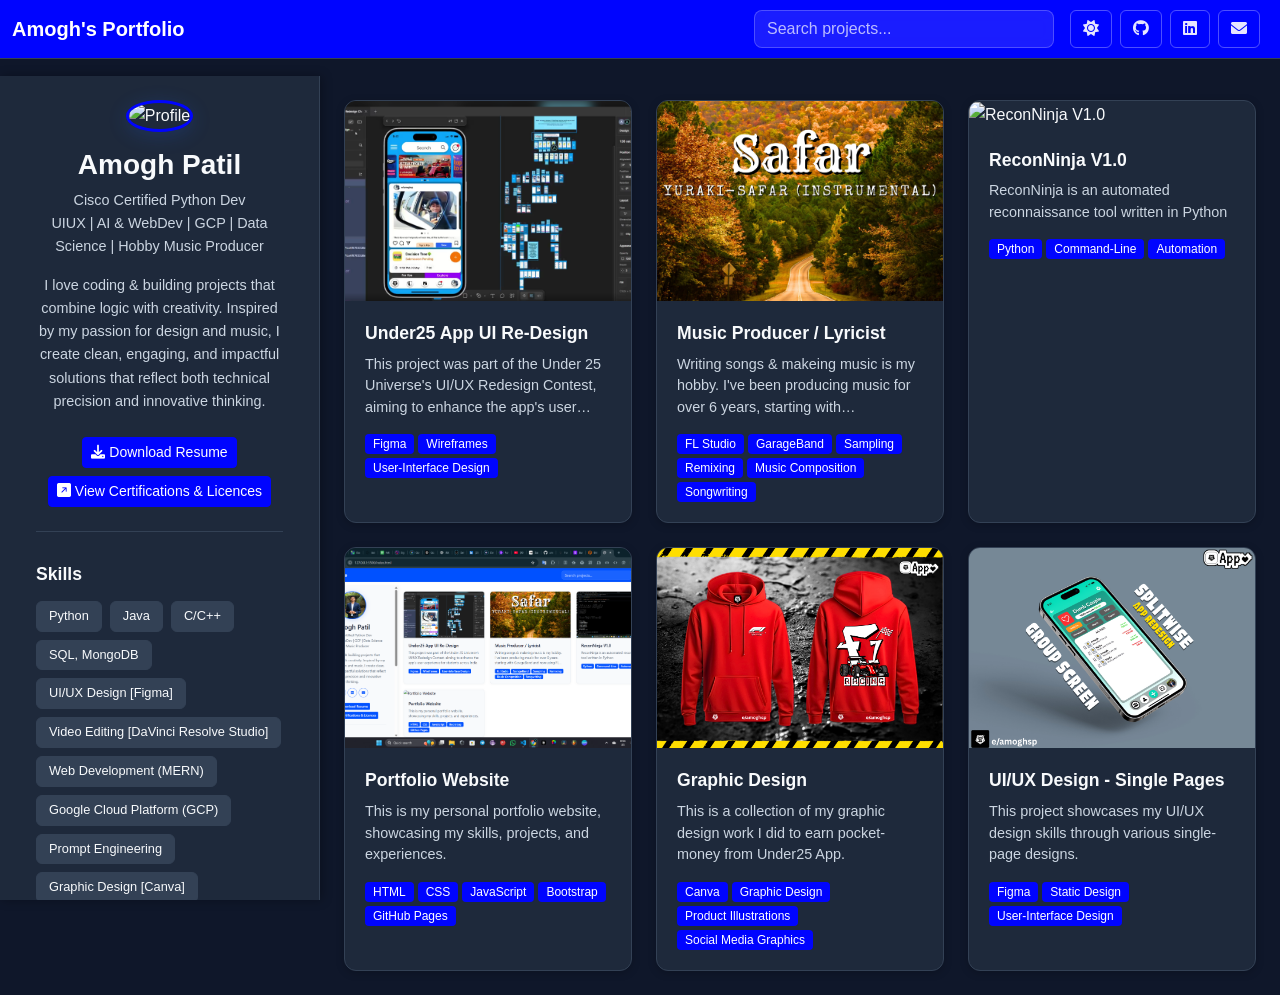
==== index.html @ 2aa387ae "removed logo in nav-bar" ====
<!DOCTYPE html>
<html lang="en">
<head>
    <meta charset="UTF-8">
    <meta name="viewport" content="width=device-width, initial-scale=1.0">
    <title>Portfolio - Amogh Patil</title>
    <link href="https://cdn.jsdelivr.net/npm/bootstrap@5.3.0/dist/css/bootstrap.min.css" rel="stylesheet">
    <link href="https://cdnjs.cloudflare.com/ajax/libs/font-awesome/6.0.0/css/all.min.css" rel="stylesheet">
    <link href="https://cdn.jsdelivr.net/npm/bootstrap-icons@1.10.5/font/bootstrap-icons.css" rel="stylesheet">
    <link href="styles.css" rel="stylesheet">
</head>
<body data-theme="light">
    <!-- Header -->
    <nav class="navbar navbar-expand-lg navbar-dark bg-primary fixed-top">
        <div class="container-fluid">
            <button class="navbar-toggler d-lg-none" type="button" data-bs-toggle="offcanvas" data-bs-target="#sidebar">
                <span class="navbar-toggler-icon"></span>
            </button>
            
            <a class="navbar-brand mx-auto mx-lg-0" href="index.html">
                </i> <b>Amogh's Portfolio</b>
            </a>

            <div class="d-flex align-items-center">
                <div class="search-container me-3">
                    <input type="text" id="searchInput" class="form-control" placeholder="Search projects...">
                    <div id="searchResults" class="search-results"></div>
                </div>
                
                <button id="themeToggle" class="btn btn-outline-light me-2">
                    <i class="fas fa-moon"></i>
                </button>
                <a href="https://github.com/amoghsp132" target="_blank" class="btn btn-outline-light me-2">
                    <i class="fab fa-github"></i>
                </a>
                <a href="https://www.linkedin.com/in/amogh-patil-533168296/" target="_blank" class="btn btn-outline-light me-2">
                    <i class="fab fa-linkedin"></i>
                </a>
                <a href="mailto:amoghpatil132@gmail.com" target="_blank" class="btn btn-outline-light me-2">
                    <i class="fas fa-envelope"></i>
                </a>
            </div>
        </div>
    </nav>

    <div class="container-fluid">
        <div class="row">
            <!-- Sidebar -->
            <div class="col-lg-3 d-none d-lg-block sidebar-container">
                <div class="sidebar">
                    <div class="profile-section">
                        <img src="https://media.licdn.com/dms/image/v2/D5603AQGj3VxpDWwwjg/profile-displayphoto-shrink_400_400/B56ZciBQ.2GoAg-/0/1748622447731?e=1758153600&v=beta&t=sVf6dsrFGp9WXoTAqEswBr2GVsv8txmlyAGKp6GlfAs" alt="Profile" class="profile-image">
                        <h3>Amogh Patil</h3>
                        <p class="text-muted">Cisco Certified Python Dev <br> UIUX | AI & WebDev | GCP | Data Science | Hobby Music Producer</p>
                        <p class="bio">I love coding & building projects that combine logic with creativity. Inspired by my passion for 
                            design and music, I create clean, engaging, and impactful solutions that reflect both technical precision and
                             innovative thinking.</p>
                    
                        <a href="#" class="btn btn-primary btn-sm mt-2" download>
                            <i class="fas fa-download me-1"></i>Download Resume
                        </a>
                        <a href="https://www.linkedin.com/in/amogh-patil-533168296/details/certifications/" class="btn btn-primary btn-sm mt-2">
                            <i class="bi bi-arrow-up-right-square-fill"></i> View Certifications & Licences
                        </a>
                    </div>

                    <div class="skills-section">
                        <h5>Skills</h5>
                        <div class="skills-grid">
                            <span class="badge bg-secondary">Python</span>
                            <span class="badge bg-secondary">Java</span>
                            <span class="badge bg-secondary">C/C++</span>
                            <span class="badge bg-secondary">SQL, MongoDB</span>
                            <span class="badge bg-secondary">UI/UX Design [Figma]</span>
                            <span class="badge bg-secondary">Video Editing [DaVinci Resolve Studio]</span>
                            <span class="badge bg-secondary">Web Development (MERN)</span>
                            <span class="badge bg-secondary">Google Cloud Platform (GCP)</span>
                            <span class="badge bg-secondary">Prompt Engineering</span>
                            <span class="badge bg-secondary">Graphic Design [Canva]</span>
                            <a href="https://www.linkedin.com/in/amogh-patil-533168296/details/skills/" class="btn btn-primary btn-sm mt-2">
                                <i class="bi bi-arrow-up-right-square-fill"></i> More Skills
                            </a>
                        </div>
                    </div>

                    <div class="contact-section">
                        <h5>Contact Me</h5>
                        <form id="contactForm" action="https://formsubmit.co/2bc7af4e5d1fb189eb12594693202d06" method="POST">
                            <div class="mb-3">
                                <input type="text" class="form-control" placeholder="Your Name" name="name" required>
                                <input type="hidden" name="_next" value="https://amoghsp132.github.io/My-Portfolio/">
                            </div>
                            <div class="mb-3">
                                <input type="email" class="form-control" placeholder="Your Email" name="email" required>
                            </div>
                            <div class="mb-3">
                                <textarea class="form-control" rows="3" placeholder="Your Message" name="message" required></textarea>
                            </div>
                            <button type="submit" class="btn btn-primary w-100">Send Message</button>
                        </form>
                    </div>
                </div>
            </div>

            <!-- Mobile Sidebar -->
            <div class="offcanvas offcanvas-start d-lg-none" tabindex="-1" id="sidebar">
                <div class="offcanvas-header">
                    <h5 class="offcanvas-title">Portfolio</h5>
                    <button type="button" class="btn-close" data-bs-dismiss="offcanvas"></button>
                </div>
                <div class="offcanvas-body">
  <div class="sidebar">
    <div class="profile-section text-center">
      <img src="..." alt="Profile" class="profile-image">
      <h4>Amogh Patil</h4>
      <p class="text-muted">Cisco Certified Python Dev <br> UIUX | AI & WebDev | GCP | Data Science | Hobby Music Producer</p>
      
      <div class="social-links">
        <a href="https://github.com/amoghsp132" class="btn btn-outline-primary btn-sm"><i class="fab fa-github"></i></a>
        <a href="https://www.linkedin.com/in/amogh-patil-533168296/" class="btn btn-outline-primary btn-sm"><i class="fab fa-linkedin"></i></a>
        <a href="mailto:amoghpatil132@gmail.com" class="btn btn-outline-primary btn-sm"><i class="fas fa-envelope"></i></a>
      </div>
    </div>

    <!-- Contact Form for mobile -->
    <div class="contact-section mt-3">
      <h5 class="text-center">Contact Me</h5>
      <form id="contactFormMobile" action="https://formsubmit.co/2bc7af4e5d1fb189eb12594693202d06" method="POST">
        <input type="hidden" name="_next" value="https://amoghsp132.github.io/My-Portfolio/">

        <div class="mb-2">
          <input type="text" class="form-control" placeholder="Your Name" name="name" required>
        </div>
        <div class="mb-2">
          <input type="email" class="form-control" placeholder="Your Email" name="email" required>
        </div>
        <div class="mb-2">
          <textarea class="form-control" rows="3" placeholder="Your Message" name="message" required></textarea>
        </div>
        <button type="submit" class="btn btn-primary w-100">Send Message</button>
      </form>
    </div>
  </div>
</div>

            </div>

            <!-- Main Content -->
            <div class="col-lg-9 offset-lg-3 main-content">
                <div class="container-fluid py-4">
                    <div id="projectsContainer" class="row g-4">
                        <!-- Projects will be loaded here -->
                    </div>
                    
                    <div id="loadingSpinner" class="text-center py-4 d-none">
                        <div class="spinner-border text-primary" role="status">
                            <span class="visually-hidden">Loading...</span>
                        </div>
                    </div>
                    
                    <div id="loadMoreBtn" class="text-center py-4">
                        <button class="btn btn-outline-primary">Load More Projects</button>
                    </div>
                </div>
            </div>
        </div>
    </div>

    <script src="https://cdn.jsdelivr.net/npm/bootstrap@5.3.0/dist/js/bootstrap.bundle.min.js"></script>
    <script src="script.js"></script>
</body>
</html>
---- styles.css ----
/* Modern Professional Color System */
:root {
  /* Primary Brand Colors */
  --primary-color: #2563eb;
  --primary-dark: #1d4ed8;
  --primary-light: #3b82f6;

  /* Secondary & Accent Colors */
  --secondary-color: #10b981;
  --accent-color: #f59e0b;
  --accent-secondary: #8b5cf6;

  /* Light Mode Colors */
  --background-color: #ffffff;
  --surface-color: #f8fafc;
  --surface-elevated: #ffffff;
  --text-primary: #0f172a;
  --text-secondary: #475569;
  --text-muted: #64748b;
  --border-color: #e2e8f0;
  --border-light: #f1f5f9;

  /* Interactive States */
  --hover-bg: #f1f5f9;
  --active-bg: #e2e8f0;

  /* Status Colors */
  --success-color: #10b981;
  --warning-color: #f59e0b;
  --error-color: #ef4444;
  --info-color: #3b82f6;
}

[data-theme="dark"] {
  /* Primary Brand Colors - Adjusted for dark mode */
  --primary-color: #0004ff;
  --primary-dark: #00158c;
  --primary-light: #4141fa;


  /* Secondary & Accent Colors */
  --secondary-color: #10b981;
  --accent-color: #fbbf24;
  --accent-secondary: #a78bfa;

  /* Dark Mode Colors */
  --background-color: #0f172a;
  --surface-color: #1e293b;
  --surface-elevated: #334155;
  --text-primary: #f8fafc;
  --text-secondary: #cbd5e1;
  --text-muted: #94a3b8;
  --border-color: #334155;
  --border-light: #475569;

  /* Interactive States */
  --hover-bg: #334155;
  --active-bg: #475569;

  /* Status Colors - Adjusted for dark mode */
  --success-color: #10b981;
  --warning-color: #fbbf24;
  --error-color: #f87171;
  --info-color: #60a5fa;
}

/* Base Styles */
body {
  background-color: var(--background-color);
  color: var(--text-primary);
  transition: background-color 0.3s ease, color 0.3s ease;
  padding-top: 76px;
  font-family: -apple-system, BlinkMacSystemFont, "Segoe UI", Roboto, "Helvetica Neue", Arial, sans-serif;
  line-height: 1.6;
}

/* Navigation Styles */
.navbar {
  background-color: var(--primary-color) !important;
  backdrop-filter: blur(10px);
  border-bottom: 1px solid var(--border-color);
}

.bg-primary {
  background-color: var(--primary-color) !important;
}

/* Button Styles */
.btn-primary {
  background-color: var(--primary-color);
  border-color: var(--primary-color);
  color: white;
  font-weight: 500;
  transition: all 0.2s ease;
}

.btn-primary:hover {
  background-color: var(--primary-dark);
  border-color: var(--primary-dark);
  transform: translateY(-1px);
  box-shadow: 0 4px 12px rgba(37, 99, 235, 0.3);
}

.btn-outline-primary {
  color: var(--primary-color);
  border-color: var(--primary-color);
  background-color: transparent;
  transition: all 0.2s ease;
}

.btn-outline-primary:hover {
  background-color: var(--primary-color);
  border-color: var(--primary-color);
  color: white;
  transform: translateY(-1px);
}

.btn-outline-light {
  border-color: rgba(255, 255, 255, 0.3);
  color: rgba(255, 255, 255, 0.9);
}

.btn-outline-light:hover {
  background-color: rgba(255, 255, 255, 0.1);
  border-color: rgba(255, 255, 255, 0.5);
  color: white;
}

/* Sidebar Styles */
.sidebar-container {
  position: fixed;
  top: 76px;
  left: 0;
  height: calc(100vh - 76px);
  overflow-y: auto;
  background-color: var(--surface-color);
  border-right: 1px solid var(--border-color);
  box-shadow: 2px 0 10px rgba(0, 0, 0, 0.05);
}

[data-theme="dark"] .sidebar-container {
  box-shadow: 2px 0 10px rgba(0, 0, 0, 0.3);
}

.sidebar {
  padding: 1.5rem;
}

.profile-section {
  text-align: center;
  margin-bottom: 2rem;
  padding-bottom: 1.5rem;
  border-bottom: 1px solid var(--border-color);
}

.profile-section h3 {
  color: var(--text-primary);
  font-weight: 600;
  margin-bottom: 0.5rem;
}

.profile-section .text-muted {
  color: var(--text-secondary) !important;
  font-size: 0.9rem;
  margin-bottom: 1rem;
}

.profile-image {
  width: 120px;
  height: 120px;
  border-radius: 50%;
  object-fit: cover;
  margin-bottom: 1rem;
  border: 3px solid var(--primary-color);
  box-shadow: 0 4px 20px rgba(37, 99, 235, 0.2);
}

.bio {
  font-size: 0.9rem;
  line-height: 1.6;
  margin-bottom: 1rem;
  color: var(--text-secondary);
}

.social-links {
  display: flex;
  gap: 0.5rem;
  justify-content: center;
  margin-bottom: 1rem;
}


.social-links .btn:hover {
  transform: translateY(-2px);
  box-shadow: 0 4px 12px rgba(37, 99, 235, 0.3);
}

/* Skills Section */
.skills-section {
  margin-bottom: 2rem;
  padding-bottom: 1.5rem;
  border-bottom: 1px solid var(--border-color);
}

.skills-section h5,
.contact-section h5 {
  color: var(--text-primary);
  margin-bottom: 1rem;
  font-weight: 600;
  font-size: 1.1rem;
}

.skills-grid {
  display: flex;
  flex-wrap: wrap;
  gap: 0.5rem;
  margin-top: 1rem;
}

.skills-grid .badge {
  background-color: var(--surface-elevated);
  color: var(--text-primary);
  border: 1px solid var(--border-color);
  font-weight: 500;
  padding: 0.5rem 0.75rem;
  border-radius: 6px;
  font-size: 0.8rem;
}

/* Main Content */
.main-content {
  min-height: calc(100vh - 76px);
  background-color: var(--background-color);
}

/* Project Cards */
.project-card {
  background-color: var(--surface-color);
  border: 1px solid var(--border-color);
  border-radius: 12px;
  overflow: hidden;
  transition: all 0.3s ease;
  cursor: pointer;
  text-decoration: none;
  color: inherit;
  box-shadow: 0 2px 8px rgba(0, 0, 0, 0.04);
}

.project-card:hover {
  transform: translateY(-4px);
  box-shadow: 0 8px 25px rgba(0, 0, 0, 0.1);
  text-decoration: none;
  color: inherit;
  border-color: var(--primary-color);
}

[data-theme="dark"] .project-card {
  box-shadow: 0 2px 8px rgba(0, 0, 0, 0.2);
}

[data-theme="dark"] .project-card:hover {
  box-shadow: 0 8px 25px rgba(0, 0, 0, 0.4);
}

.project-thumbnail {
  width: 100%;
  height: 200px;
  object-fit: cover;
  transition: transform 0.3s ease;
}

.project-card:hover .project-thumbnail {
  transform: scale(1.05);
}

.project-content {
  padding: 1.25rem;
}

.project-title {
  font-size: 1.1rem;
  font-weight: 600;
  margin-bottom: 0.5rem;
  color: var(--text-primary);
  line-height: 1.4;
}

.project-description {
  color: var(--text-secondary);
  font-size: 0.9rem;
  margin-bottom: 1rem;
  line-height: 1.5;
  display: -webkit-box;
  -webkit-line-clamp: 3;
  -webkit-box-orient: vertical;
  overflow: hidden;
}

.project-tags {
  display: flex;
  flex-wrap: wrap;
  gap: 0.25rem;
}

.project-tags .badge {
  font-size: 0.75rem;
  background-color: var(--primary-color);
  color: white;
  border-radius: 4px;
  padding: 0.25rem 0.5rem;
  font-weight: 500;
}

/* Search Functionality */
.search-container {
  position: relative;
  width: 300px;
}

.search-container .form-control {
  border-radius: 8px;
  border: 1px solid rgba(255, 255, 255, 0.3);
  background-color: rgba(255, 255, 255, 0.1);
  color: white;
  backdrop-filter: blur(10px);
}

.search-container .form-control::placeholder {
  color: rgba(255, 255, 255, 0.7);
}

.search-container .form-control:focus {
  background-color: rgba(255, 255, 255, 0.15);
  border-color: rgba(255, 255, 255, 0.5);
  color: white;
  box-shadow: 0 0 0 0.2rem rgba(255, 255, 255, 0.1);
}

.search-results {
  position: absolute;
  top: 100%;
  left: 0;
  right: 0;
  background-color: var(--surface-elevated);
  border: 1px solid var(--border-color);
  border-radius: 8px;
  max-height: 300px;
  overflow-y: auto;
  z-index: 1000;
  display: none;
  box-shadow: 0 8px 25px rgba(0, 0, 0, 0.15);
  margin-top: 4px;
}

.search-result-item {
  padding: 0.75rem;
  border-bottom: 1px solid var(--border-light);
  cursor: pointer;
  transition: background-color 0.2s ease;
  color: var(--text-primary);
}

.search-result-item:hover {
  background-color: var(--hover-bg);
}

.search-result-item:last-child {
  border-bottom: none;
}

.search-result-item .fw-bold {
  color: var(--text-primary);
  font-weight: 600;
}

.search-result-item .text-muted {
  color: var(--text-muted) !important;
  font-size: 0.85rem;
}

/* Project Detail Styles */
.project-detail-video {
  width: 100%;
  height: 400px;
  background-color: var(--surface-color);
  border: 1px solid var(--border-color);
  border-radius: 12px;
  margin-bottom: 2rem;
  overflow: hidden;
  box-shadow: 0 4px 20px rgba(0, 0, 0, 0.08);
}

.project-detail-content {
  background-color: var(--surface-color);
  border: 1px solid var(--border-color);
  border-radius: 12px;
  padding: 2rem;
  box-shadow: 0 4px 20px rgba(0, 0, 0, 0.08);
}

.project-detail-content h1 {
  color: var(--text-primary);
  font-weight: 700;
  margin-bottom: 0.5rem;
}

.project-detail-content h5 {
  color: var(--text-primary);
  font-weight: 600;
  margin-bottom: 1rem;
  margin-top: 1.5rem;
}

.project-detail-content p,
.project-detail-content li {
  color: var(--text-secondary);
  line-height: 1.6;
}

.project-links {
  display: flex;
  gap: 1rem;
  margin-top: 2rem;
  flex-wrap: wrap;
}

/* Related Projects */
.related-project-card {
  background-color: var(--surface-color);
  border: 1px solid var(--border-color);
  border-radius: 8px;
  overflow: hidden;
  transition: all 0.2s ease;
  cursor: pointer;
  text-decoration: none;
  color: inherit;
}

.related-project-card:hover {
  transform: translateY(-2px);
  text-decoration: none;
  color: inherit;
  box-shadow: 0 4px 15px rgba(0, 0, 0, 0.1);
}

.related-project-thumbnail {
  width: 100%;
  height: 120px;
  object-fit: cover;
}

.related-project-card h6 {
  color: var(--text-primary);
  font-weight: 600;
}

.related-project-card .text-muted {
  color: var(--text-muted) !important;
}

/* Form Styles */
.form-control {
  background-color: var(--surface-elevated);
  border: 1px solid var(--border-color);
  color: var(--text-primary);
  border-radius: 8px;
  transition: all 0.2s ease;
}

.form-control::placeholder {
  color: var(--text-muted);
}

.form-control:focus {
  background-color: var(--surface-elevated);
  border-color: var(--primary-color);
  color: var(--text-primary);
  box-shadow: 0 0 0 0.2rem rgba(37, 99, 235, 0.15);
}

/* Dropdown Styles */
.dropdown-menu {
  background-color: var(--surface-elevated);
  border: 1px solid var(--border-color);
  border-radius: 8px;
  box-shadow: 0 8px 25px rgba(0, 0, 0, 0.15);
}

.dropdown-item {
  color: var(--text-primary);
  transition: background-color 0.2s ease;
}

.dropdown-item:hover {
  background-color: var(--hover-bg);
  color: var(--text-primary);
}

/* Offcanvas Styles */
.offcanvas {
  background-color: var(--surface-color);
  border-right: 1px solid var(--border-color);
}

.offcanvas-header {
  border-bottom: 1px solid var(--border-color);
}

.offcanvas-title {
  color: var(--text-primary);
  font-weight: 600;
}

.btn-close {
  filter: var(--bs-btn-close-white-filter, none);
}

[data-theme="dark"] .btn-close {
  filter: invert(1) grayscale(100%) brightness(200%);
}

/* Badge Styles */
.badge {
  font-weight: 500;
  border-radius: 6px;
}

.badge.bg-secondary {
  background-color: var(--surface-elevated) !important;
  color: var(--text-primary) !important;
  border: 1px solid var(--border-color);
}

.badge.bg-primary {
  background-color: var(--primary-color) !important;
  color: white !important;
}

/* Alert Styles */
.alert {
  border-radius: 8px;
  border: 1px solid var(--border-color);
}

.alert-danger {
  background-color: rgba(239, 68, 68, 0.1);
  border-color: var(--error-color);
  color: var(--error-color);
}

/* Loading Spinner */
.spinner-border {
  color: var(--primary-color);
}

/* Text Color Utilities */
.text-muted {
  color: var(--text-muted) !important;
}

.text-primary {
  color: var(--text-primary) !important;
}

.text-secondary {
  color: var(--text-secondary) !important;
}

/* Responsive Design */
@media (max-width: 991.98px) {
  .search-container {
    width: 200px;
  }

  .profile-image {
    width: 80px;
    height: 80px;
  }

  .main-content {
    padding-left: 0;
  }

  .project-detail-content {
    padding: 1.5rem;
  }
}

@media (max-width: 767.98px) {
  .search-container {
    width: 150px;
  }

  .project-thumbnail {
    height: 150px;
  }

  .project-detail-video {
    height: 250px;
  }

  .project-links {
    flex-direction: column;
  }

  .project-links .btn {
    width: 100%;
  }
    .offcanvas-body {
    padding: 1rem;
    text-align: center; /* Center text for all child elements */
  }

  .offcanvas-body .profile-section,
  .offcanvas-body .contact-section {
    width: 100%;
    margin-bottom: 1rem;
    padding: 1.5rem;
    border-radius: 8px;
    background-color: var(--surface-color);
    border: 1px solid var(--border-color);
    box-shadow: 0 4px 20px rgba(0, 0, 0, 0.05);
  }

  .offcanvas-body .profile-section {
     border-bottom: 1px solid var(--border-color); /* Add a separator */
  }
}

@media (max-width: 575.98px) {
  .sidebar {
    padding: 1rem;
  }

  .project-content {
    padding: 1rem;
  }

  .project-detail-content {
    padding: 1rem;
  }

  .search-container {
    width: 120px;
  }
}

/* Smooth Scrolling */
html {
  scroll-behavior: smooth;
}

/* Focus Styles for Accessibility */
.btn:focus,
.form-control:focus,
.dropdown-toggle:focus {
  outline: 2px solid var(--primary-color);
  outline-offset: 2px;
}

/* High Contrast Mode Support */
@media (prefers-contrast: high) {
  :root {
    --border-color: #000000;
    --text-secondary: #000000;
  }

  [data-theme="dark"] {
    --border-color: #ffffff;
    --text-secondary: #ffffff;
  }
}

/* Reduced Motion Support */
@media (prefers-reduced-motion: reduce) {
  * {
    animation-duration: 0.01ms !important;
    animation-iteration-count: 1 !important;
    transition-duration: 0.01ms !important;
  }
}

/* Contact Form Responsiveness */
.contact-section form {
  display: flex;
  flex-direction: column;
  gap: 0.75rem;
}

.contact-section input,
.contact-section textarea,
.contact-section button {
  width: 100%;
  font-size: 1rem;
  padding: 0.75rem;
}

.contact-section textarea {
  resize: vertical;
  min-height: 120px;
}

/* Mobile optimizations */


/* Center elements better on mobile */
@media (max-width: 767.98px) {
  .offcanvas-body {
    display: flex;
    flex-direction: column;
    align-items: center;
    text-align: center;
    padding: 1rem;
    gap: 1rem;
  }

  .offcanvas-body .profile-section {
    width: 100%;
    margin-bottom: 1rem;
    padding: 1rem;
    border-bottom: none;
    border-radius: 8px;
    box-shadow: 0 2px 10px rgba(0, 0, 0, 0.1);
    background-color: var(--surface-color);
    color: var(--text-primary);
    text-align: center;
    border: 1px solid var(--border-color);
    box-shadow: 0 4px 20px rgba(0, 0, 0, 0.05);
    
  }

  .offcanvas-body .contact-section {
    width: 100%;
    margin-top: 1rem;
    padding: 1rem;
    border-radius: 8px;
    box-shadow: 0 2px 10px rgba(0, 0, 0, 0.1);
    background-color: var(--surface-color);
    color: var(--text-primary);
    border: 1px solid var(--border-color);
    box-shadow: 0 4px 20px rgba(0, 0, 0, 0.05);

  }

  /* Fix search bar spacing */
  .search-container {
    width: 100% !important;
    max-width: 250px;
    margin: 0 auto;
    /*margin-bottom: 1rem;*/
    display: flex;
    justify-content: center;
    align-items: center;
    
  }
}
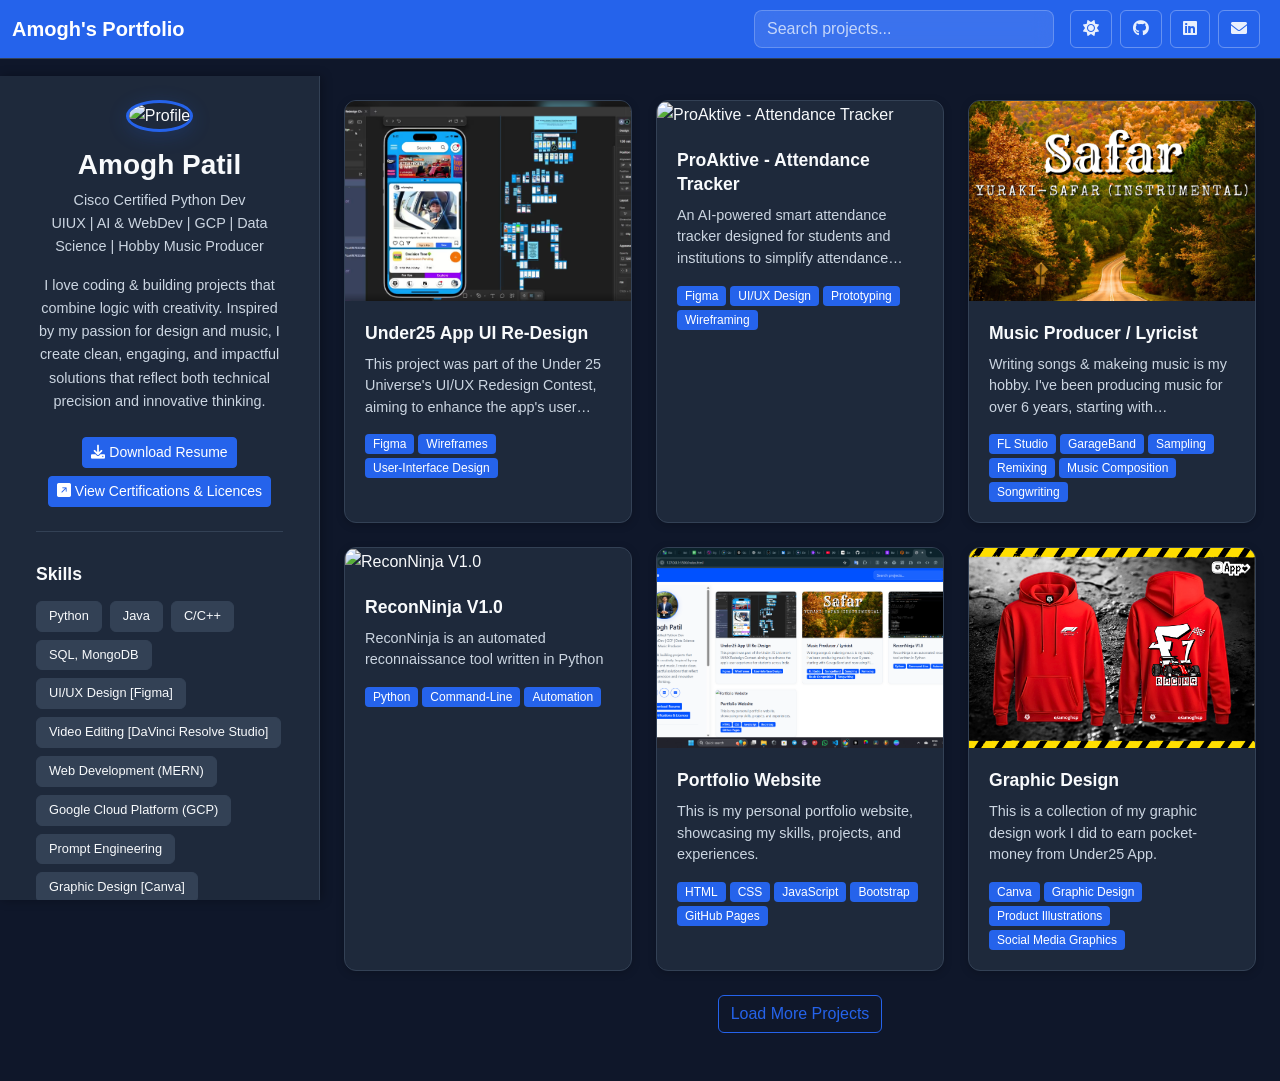
==== commit f69a9c78: "dp changed" ====
--- a/index.html
+++ b/index.html
@@ -49,7 +49,7 @@
             <div class="col-lg-3 d-none d-lg-block sidebar-container">
                 <div class="sidebar">
                     <div class="profile-section">
-                        <img src="https://media.licdn.com/dms/image/v2/D5603AQGj3VxpDWwwjg/profile-displayphoto-shrink_400_400/B56ZciBQ.2GoAg-/0/1748622447731?e=1758153600&v=beta&t=sVf6dsrFGp9WXoTAqEswBr2GVsv8txmlyAGKp6GlfAs" alt="Profile" class="profile-image">
+                        <img src="https://media.licdn.com/dms/image/v2/D5603AQEf-TBwKIwosw/profile-displayphoto-scale_400_400/B56Zk02X5TJ8Ag-/0/1757528294794?e=1760572800&v=beta&t=_PWP0zRSbI9QMkh558DgovPTmyVJ3zKzmpC3kne3SVY" alt="Profile" class="profile-image">
                         <h3>Amogh Patil</h3>
                         <p class="text-muted">Cisco Certified Python Dev <br> UIUX | AI & WebDev | GCP | Data Science | Hobby Music Producer</p>
                         <p class="bio">I love coding & building projects that combine logic with creativity. Inspired by my passion for 
@@ -94,7 +94,7 @@
                                 <input type="email" class="form-control" placeholder="Your Email" name="email" required>
                             </div>
                             <div class="mb-3">
-                                <textarea class="form-control" rows="3" placeholder="Your Message" name="message" required></textarea>
+                                <textarea class="form-control" rows="3" placeholder="Your Message & Links go here." name="message" required></textarea>
                             </div>
                             <button type="submit" class="btn btn-primary w-100">Send Message</button>
                         </form>
--- a/styles.css
+++ b/styles.css
@@ -33,9 +33,9 @@
 
 [data-theme="dark"] {
   /* Primary Brand Colors - Adjusted for dark mode */
-  --primary-color: #0004ff;
-  --primary-dark: #00158c;
-  --primary-light: #4141fa;
+  --primary-color: #2563eb;
+  --primary-dark: #1d4ed8;
+  --primary-light: #3b82f6
 
 
   /* Secondary & Accent Colors */
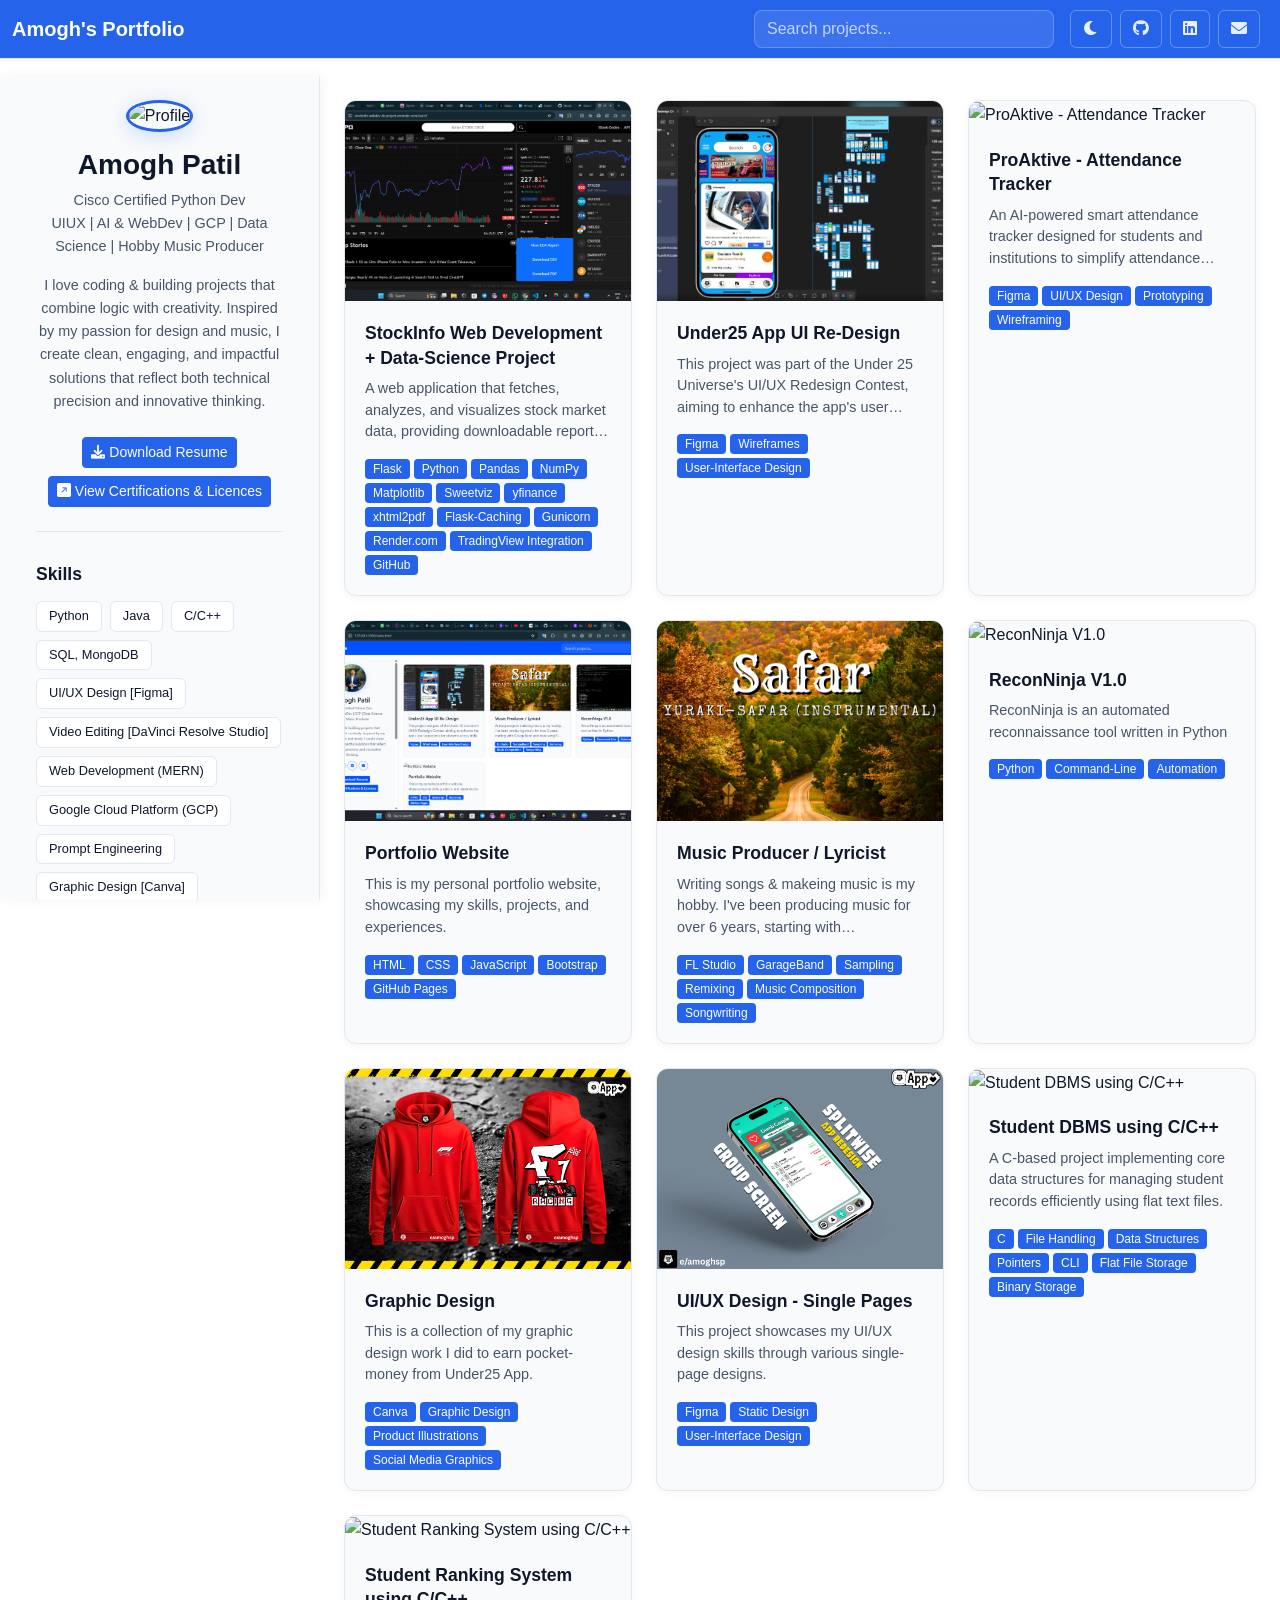
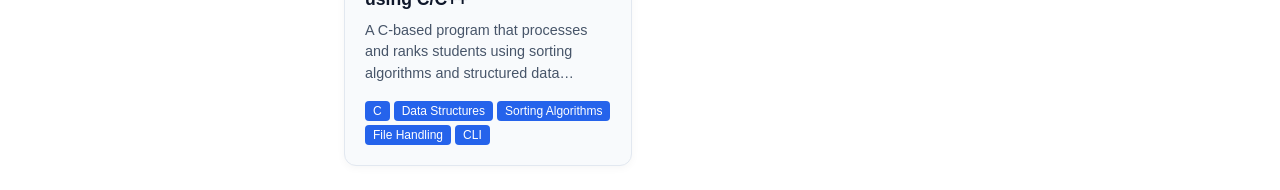
==== commit d8bc8935: "removed the load more button, set default theme to  light, added two new projects, added resume down" ====
--- a/index.html
+++ b/index.html
@@ -49,14 +49,14 @@
             <div class="col-lg-3 d-none d-lg-block sidebar-container">
                 <div class="sidebar">
                     <div class="profile-section">
-                        <img src="https://media.licdn.com/dms/image/v2/D5603AQEf-TBwKIwosw/profile-displayphoto-scale_400_400/B56Zk02X5TJ8Ag-/0/1757528294794?e=1760572800&v=beta&t=_PWP0zRSbI9QMkh558DgovPTmyVJ3zKzmpC3kne3SVY" alt="Profile" class="profile-image">
+                        <img src="https://media.licdn.com/dms/image/v2/D5603AQEHC4PjIuqhpA/profile-displayphoto-scale_400_400/B56Zn800_iKoAg-/0/1760883335129?e=1762387200&v=beta&t=pyHZSZb5vPH9Zln1CMi290V6kpks5q7JzV0OuXKxpLQ" alt="Profile" class="profile-image">
                         <h3>Amogh Patil</h3>
                         <p class="text-muted">Cisco Certified Python Dev <br> UIUX | AI & WebDev | GCP | Data Science | Hobby Music Producer</p>
                         <p class="bio">I love coding & building projects that combine logic with creativity. Inspired by my passion for 
                             design and music, I create clean, engaging, and impactful solutions that reflect both technical precision and
                              innovative thinking.</p>
                     
-                        <a href="#" class="btn btn-primary btn-sm mt-2" download>
+                        <a href="https://mega.nz/file/X01QjDSa#8lm0S0gj8bibZSmP4jUFw4DxccqT9NeD_6XdbZZ482s" target="_blank" class="btn btn-primary btn-sm mt-2" download>
                             <i class="fas fa-download me-1"></i>Download Resume
                         </a>
                         <a href="https://www.linkedin.com/in/amogh-patil-533168296/details/certifications/" class="btn btn-primary btn-sm mt-2">
@@ -94,7 +94,7 @@
                                 <input type="email" class="form-control" placeholder="Your Email" name="email" required>
                             </div>
                             <div class="mb-3">
-                                <textarea class="form-control" rows="3" placeholder="Your Message & Links go here." name="message" required></textarea>
+                                <textarea class="form-control" rows="3" placeholder="Attach your message & links here. File attachment support coming soon." name="message" required></textarea>
                             </div>
                             <button type="submit" class="btn btn-primary w-100">Send Message</button>
                         </form>
@@ -158,9 +158,9 @@
                         </div>
                     </div>
                     
-                    <div id="loadMoreBtn" class="text-center py-4">
+                    <!-- <div id="loadMoreBtn" class="text-center py-4">
                         <button class="btn btn-outline-primary">Load More Projects</button>
-                    </div>
+                    </div> -->
                 </div>
             </div>
         </div>
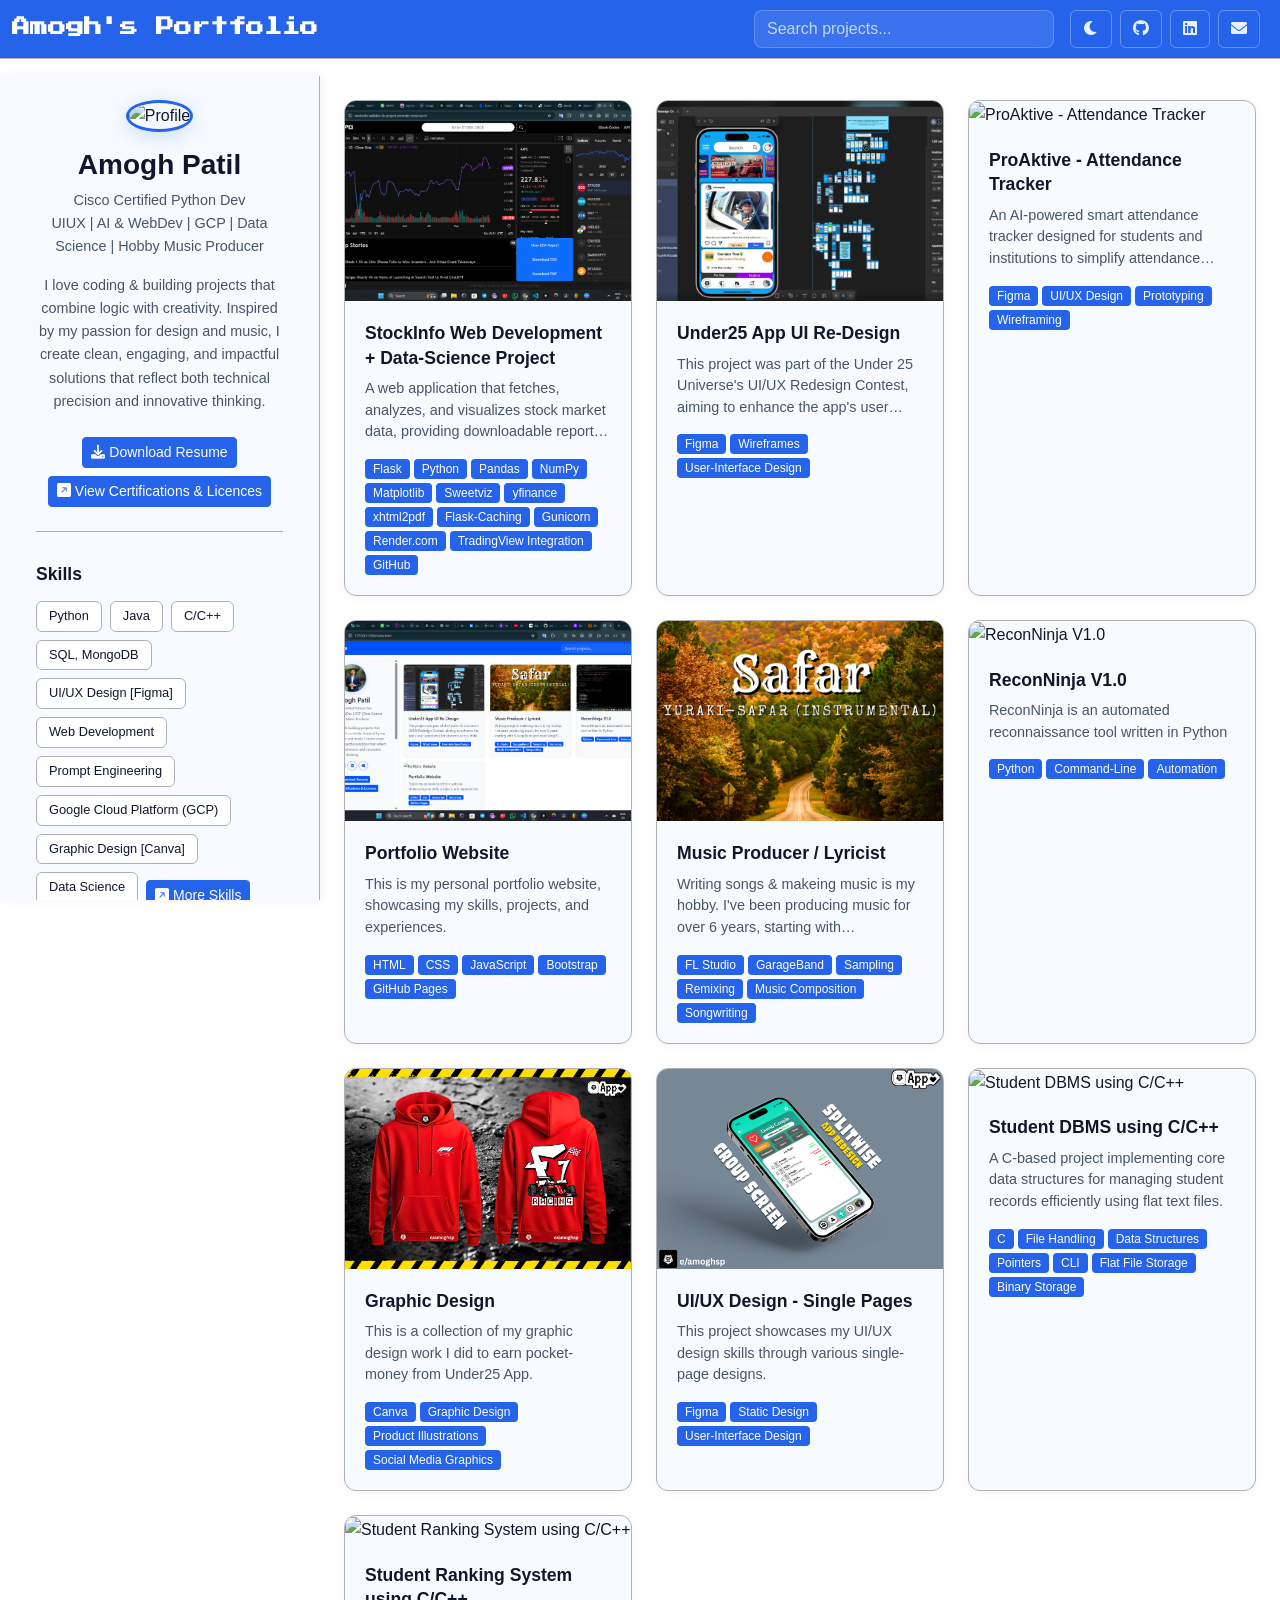
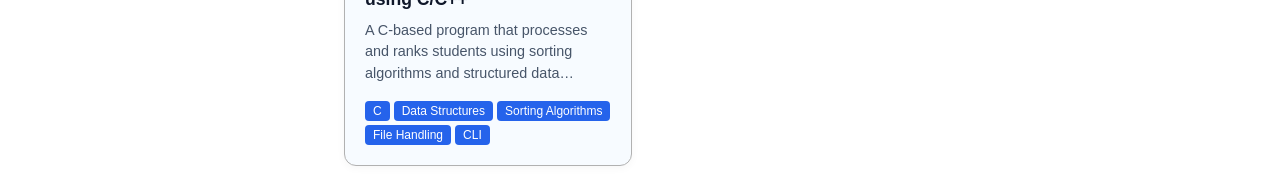
==== commit b51dcd86: "mobile view added" ====
--- a/index.html
+++ b/index.html
@@ -7,7 +7,18 @@
     <link href="https://cdn.jsdelivr.net/npm/bootstrap@5.3.0/dist/css/bootstrap.min.css" rel="stylesheet">
     <link href="https://cdnjs.cloudflare.com/ajax/libs/font-awesome/6.0.0/css/all.min.css" rel="stylesheet">
     <link href="https://cdn.jsdelivr.net/npm/bootstrap-icons@1.10.5/font/bootstrap-icons.css" rel="stylesheet">
+    <link href="https://fonts.googleapis.com/css2?family=Press+Start+2P&display=swap" rel="stylesheet">
+
+
+
+
     <link href="styles.css" rel="stylesheet">
+    <script>
+if (window.innerWidth < 768) {
+  window.location.href = "mobile.html"
+}
+</script>
+
 </head>
 <body data-theme="light">
     <!-- Header -->
@@ -18,7 +29,7 @@
             </button>
             
             <a class="navbar-brand mx-auto mx-lg-0" href="index.html">
-                </i> <b>Amogh's Portfolio</b>
+                </i> <b style="font-family: 'Press Start 2P', monospace; font-size: 18px;">Amogh's Portfolio</b>
             </a>
 
             <div class="d-flex align-items-center">
@@ -72,11 +83,11 @@
                             <span class="badge bg-secondary">C/C++</span>
                             <span class="badge bg-secondary">SQL, MongoDB</span>
                             <span class="badge bg-secondary">UI/UX Design [Figma]</span>
-                            <span class="badge bg-secondary">Video Editing [DaVinci Resolve Studio]</span>
-                            <span class="badge bg-secondary">Web Development (MERN)</span>
+                            <span class="badge bg-secondary">Web Development</span>
+                            <span class="badge bg-secondary">Prompt Engineering</span>
                             <span class="badge bg-secondary">Google Cloud Platform (GCP)</span>
-                            <span class="badge bg-secondary">Prompt Engineering</span>
                             <span class="badge bg-secondary">Graphic Design [Canva]</span>
+                            <span class="badge bg-secondary">Data Science</span>
                             <a href="https://www.linkedin.com/in/amogh-patil-533168296/details/skills/" class="btn btn-primary btn-sm mt-2">
                                 <i class="bi bi-arrow-up-right-square-fill"></i> More Skills
                             </a>
--- a/styles.css
+++ b/styles.css
@@ -12,12 +12,12 @@
 
   /* Light Mode Colors */
   --background-color: #ffffff;
-  --surface-color: #f8fafc;
+  --surface-color: #f7fbff;
   --surface-elevated: #ffffff;
   --text-primary: #0f172a;
   --text-secondary: #475569;
   --text-muted: #64748b;
-  --border-color: #e2e8f0;
+  --border-color: #b1b1b1;
   --border-light: #f1f5f9;
 
   /* Interactive States */
@@ -125,6 +125,42 @@
   border-color: rgba(255, 255, 255, 0.5);
   color: white;
 }
+
+/* Light mode close button */
+[data-theme="light"] .btn-close {
+  filter: none;
+  background-color: transparent; /* Ensure no background */
+}
+
+[data-theme="dark"] .offcanvas-title {
+  color: var(--text-primary) !important;
+}
+
+/* Sidebar text for dark mode */
+[data-theme="dark"] .offcanvas-body {
+    color: var(--text-primary); /* Default text inside sidebar */
+}
+
+[data-theme="dark"] .offcanvas-body h3,
+[data-theme="dark"] .offcanvas-body h5,
+[data-theme="dark"] .offcanvas-body h6 {
+    color: var(--text-primary) !important; /* Headings */
+}
+
+[data-theme="dark"] .offcanvas-body p,
+[data-theme="dark"] .offcanvas-body .bio,
+[data-theme="dark"] .offcanvas-body .text-muted {
+    color: var(--text-secondary) !important; /* Paragraphs and muted text */
+}
+
+/* Form input text color */
+[data-theme="dark"] .offcanvas-body input,
+[data-theme="dark"] .offcanvas-body textarea {
+    background-color: var(--surface-elevated);
+    color: var(--text-primary);
+    border: 1px solid var(--border-light);
+}
+
 
 /* Sidebar Styles */
 .sidebar-container {
@@ -514,6 +550,7 @@
 .btn-close {
   filter: var(--bs-btn-close-white-filter, none);
 }
+
 
 [data-theme="dark"] .btn-close {
   filter: invert(1) grayscale(100%) brightness(200%);
